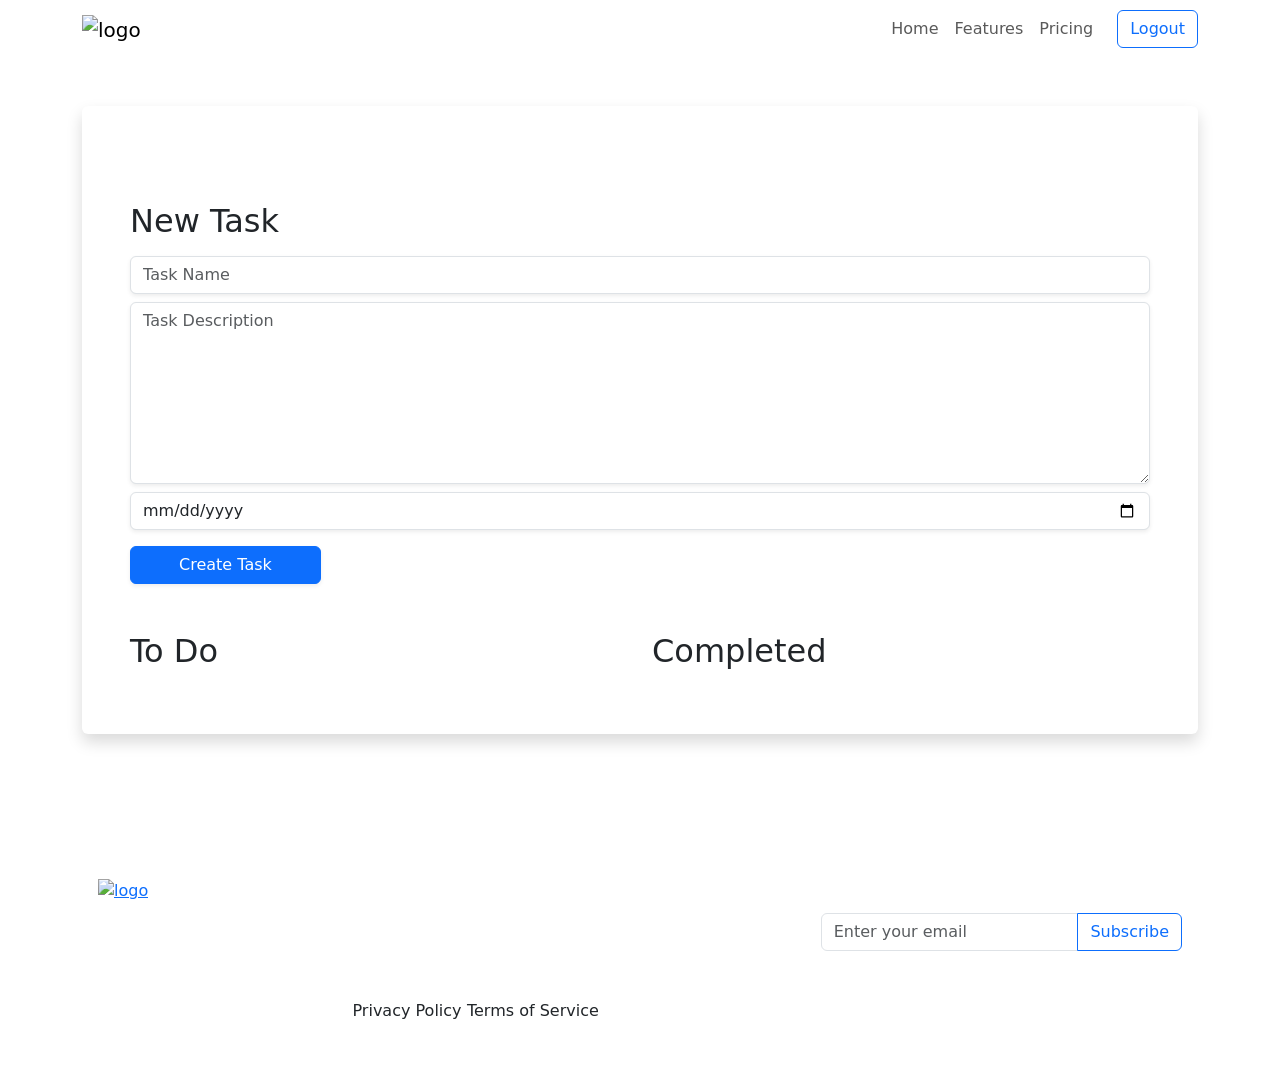
==== frontend/dashboard.html @ ae20925e "sg" ====
<!DOCTYPE html>
<html lang="en">
<head>
    <meta charset="UTF-8">
    <meta name="viewport" content="width=device-width, initial-scale=1.0">
    <title>To Do App | Dashboard</title>
    <link rel="apple-touch-icon" sizes="180x180" href="/Images/apple-touch-icon.png">
    <link rel="icon" type="image/png" sizes="32x32" href="/Images/favicon-32x32.png">
    <link rel="icon" type="image/png" sizes="16x16" href="/Images/favicon-16x16.png">
    <link rel="manifest" href="/Images/site.webmanifest">
    <link href="https://cdn.jsdelivr.net/npm/bootstrap@5.3.3/dist/css/bootstrap.min.css" rel="stylesheet" integrity="sha384-QWTKZyjpPEjISv5WaRU9OFeRpok6YctnYmDr5pNlyT2bRjXh0JMhjY6hW+ALEwIH" crossorigin="anonymous">
    <link rel="stylesheet" href="/styles.css">
</head>
<body class="bg-dkgreen">

    <!-- ↓ Navbar & Hero ↓ -->

    <header>
        <nav class="navbar navbar-expand-lg ">
            <div class="container">
                <a class="navbar-brand" href="/home">
                    <img src="/Images/logo.svg" alt="logo" height="50px" width="auto">
                </a>
                <button class="navbar-toggler" type="button" data-bs-toggle="collapse" data-bs-target="#navbarNav" aria-controls="navbarNav" aria-expanded="false" aria-label="Toggle navigation">
                    <span><img src="/Images/Hamburger.svg" alt="hamburger icon" height="40px" width="auto"></span>
                </button>
                <div class="collapse navbar-collapse " id="navbarNav">
                    <ul class="navbar-nav ms-auto">
                        <li class="nav-item">
                            <a class="nav-link" href="/home">Home</a>
                        </li>
                        <li class="nav-item">
                            <a class="nav-link" href="/features">Features</a>
                        </li>
                        <li class="nav-item">
                            <a class="nav-link" href="/pricing">Pricing</a>
                        </li>
                        <li class="nav-item d-block d-lg-none">
                            <a class="nav-link" href="/login">Logout</a>
                        </li>
                    </ul>
                    <div class="d-none d-lg-block ms-3">
                        <a href="/login"><button type="button" class="btn btn-outline-primary">Logout</button></a>
                    </div>
                </div>
            </div>
        </nav>
    </header>

  <!-- ↑ Navbar ↑ -->

  <!-- ↓ Create a task ↓ -->

    <main>
        <div class="bg-img dashboard py-5">
            <div class="d-flex justify-content-center flex-column align-items-center container">
                <div class="rounded shadow bg-white p-5 slideUp col-md-12 col-10">
                    <form id="taskForm" class="mb-5">
                        <h1 id="greeting" class="mb-5 display-2"></h1>
                        <h2 class="mb-3">New Task</h2>
                        <input id="taskName" placeholder="Task Name" class="mb-2 form-control shadow-sm" type="text">
                        <textarea placeholder="Task Description" id="taskDescription" rows="7" class="form-control mb-2 shadow-sm"></textarea>
                        <input id="dueDate" placeholder="Task Name" class="mb-3 form-control shadow-sm" type="date">
                        <button type="submit" class="btn btn-primary shadow-sm px-5">Create Task</button>
                    </form>
                    <div class="row">
                        <div class="col-12 col-lg-6 mb-4 mb-lg-0">
                            <h2 class="mb-3">To Do</h2>
                            <ul id="toDoList" class="list-group"></ul>
                        </div>
                        <div class="col-12 col-lg-6">
                            <h2 class="mb-3">Completed</h2>
                            <ul id="completedList" class="list-group"></ul>
                        </div>
                    </div>
                </div>
            </div>
        </div>
    </main>

    <!-- ↑ Create a task ↑ -->

    <!-- ↓ Footer ↓ -->

    <footer class="py-5 container">
        <div class="d-flex justify-content-between flex-column gap-5 gap-md-0 flex-md-row align-items-center px-3 mb-5">
            <a href="/home">
                <img src="/Images/logo.svg" alt="logo" height="100px" width="auto">
            </a>
            <div class="col-12 col-sm-8 col-md-7 col-lg-5 col-xl-4">
                <h3 class="text-white mb-3 text-center text-md-start">Subscribe to our Newsletter</h3>
                <div class="input-group">
                    <input  placeholder="Enter your email" type="email" class="form-control">
                    <button class="btn btn-outline-primary">Subscribe</button>
                </div>
            </div>
        </div>
        <div class="d-flex justify-content-center flex-column gap-3 gap-md-0 flex-md-row align-items-center">
            <a class="nav-link" href="#">Privacy Policy</a>
            <p class="text-white m-0 d-none d-md-block">|</p>
            <a class="nav-link" href="#">Terms of Service</a>
            <p class="text-white mb-0 me-3 d-none d-md-block">|</p>
            <p class="text-white m-0"> To Do App &COPY; 2025 All Rights Reserved</p>
        </div>
    </footer>

    <!--Edit task modal - pops up when needed-->
    <div class="modal fade" id="editTaskWindow" tabindex="-1" aria-labelledby="editTaskModalLabel" aria-hidden="true">
        <div class="modal-dialog modal-dialog-centered">
            <div class="modal-centent">
                <div class="modal-header">
                    <h1 class="modal-title fs-5" id="editTaskModalLabel">Edit Task</h1>
                    <button type="button" class="btn-close" data-bs-dismiss="modal" aria-label="Close"></button>
                </div>
                <div class="modal-body">
                    <form id="editTaskForm" class="mb-5">
                        <input id="editTaskName" placeholder="Task Name" class="mb-2 form-control shadow-sm" type="text">
                        <textarea id="editTaskDescription" placeholder="Task Description" rows="7" class="form-control mb-2 shadow-sm"></textarea>
                        <input id="editDueDate" placeholder="Task Name" class="mb-3 form-control shadow-sm" type="date">
                    </form>
                </div>
                <div class="modal-footer">
                    <button id="saveChangesButton" data-id="taskId" type="submit" class="btn btn-primary">Save Changes</button>
                </div>
            </div>
        </div>
    </div>





    <script>
        const taskForm = document.getElementById('taskForm');
        const editTaskForm = document.getElementById('editTaskForm');
        const url = 'http://localhost:3000';


        //Functions and event listeners
        //Resets form and get tasks and displays them when window loads/refreshes
        window.addEventListener('DOMContentLoaded', () => {
            formReset();
            getTasks();
        });


        //Function for reset form to blank
        function formReset() {
            document.getElementById('taskName').value = '';
            document.getElementById('taskDescription').value = '';
            document.getElementById('dueDate').value = '';
        };


        //Event listener for each task button (create,done, not done, edit, x)
        document.addEventListener('DOMContentloaded', () => {
            const toDoList = document.getElementById('toDoList');
            const completedList = document.getElementById('completedList');

            taskForm.addEventListener('submit', (event) => {             //Creates new task on for and clears form
                event.preventDefault();

                postTasks();
            });

            toDoList.addEventListener('click', (event) => {             //Task completed when 'Done' button is clicked
                if (event.target.classList.contains('done')) {
                    const taskId = event.target.getAttribute('data-id');

                    completeTask(taskId);
                }
            });
        
            completedList.addEventListener('click', (event) => {            //Moves completed task back to todolist column when 'Not done' button is clicked
                if (event.target.classList.contains('notDone')) {
                    const taskId = event.target.getAttribute('data-id');

                    taskNotCompleted(taskId);
                };
            });

            [toDoList, completedList].forEach(list => {                     //Deletes task
                list.addEventListener('click', (event) => {
                    if (event.target.classList.contains('delete')) {
                        const taskId = event.target.getAttribute('data-id');

                        deleteTask(taskId);
                    }
                });
            });

            toDoList.addEventListener('click', (event) => {
                if (event.target.classList.contains('edit')) {
                    const taskId = event.target.getAttribute('data-id');
                    const taskTitle = event.target.getAttribute('data-title');
                    const taskDescription = event.target.getAttribute('data-description');
                    const taskDueDate = new Date(event.target.getAttribute('data-due-date'));

                    const editTaskName = document.getElementById('editTaskName');
                    const editTaskDescription = document.getElementById('editTaskDescription');
                    const editDueDate = document.getElementById('editDueDate');
                    const saveChangesButton = document.getElementById('saveChangesButton');

                    editTaskName.value = taskTitle;
                    editTaskDescription.value = taskDescription;
                
                    const formattedDueDate = taskDueDate.toISOString().split('T')[0]; //This is to convert the date format back to the ISO 8601 standard so that is able to be read by <input type="date">
                
                    editDueDate.value = formattedDueDate;

                    saveChangesButton.addEventListener('click', async () => {
                        await editTask(taskId);

                        const editTaskModal = boostrap.Modal.getInstance(document.getElementById('editTaskWindow'));
                        editTaskModal.hide();
                    }, { once: true});
                }
            });
        });

        



        //API requests
        //Creates and saves new tasks to database
        async function postTasks() {
            console.log('form submitted');

            const taskName = document.getElementById('taskName').value;
            const taskDescription = document.getElementById('taskDescription').value;
            const dueDate = document.getElementById('dueDate').value;

            try {
                const options =  {
                    method: 'POST', 
                    headers: {
                        'Content-Type': 'application/json'
                    },
                    body: JSON.stringify({ title: taskName, description: taskDescription, dueDate: dueDate, completed: false })
                };
                console.log({ title: taskName, description: taskDescription, dueDate: dueDate });


                const response = await fetch(`${url}/tasks`, options);
                if (!response.ok) {
                    throw new Error(`Failed to post task: ${response.status}`)
                };
                
                const data = await response.json();
                console.log(data);

                getTasks();

            } catch (error) {
                console.error('Error: ', error);
            };
        };


        //Retrives the task from the datase to display in each appropriate list
        async function getTasks() {
            try {
                const response = await fetch(`${url}/tasks`);
                if(!response.ok) {
                    throw new Error(`Response Status: ${response.status}`)
                };

                function taskElement(task) {
                    const li = document.createElement('li');

                    li.classList.add('card', 'p-3', 'shadow-sm', 'mb-2', 'task-item');
                    li.innerHTML = task.completed ? 
                    `
                    <div class="d-flex justify-content-between align-center"> 
                        <h4>${task.title}</h4>
                        <button id="deleteButton" type="button" class="btn-close delete" data-id="${task._id}" aria-label="Close"></button>
                    </div>
                    <p>${task.description}</p>
                    <p><strong>Due: </strong>${new Date(task.dueDate).toLocaleDateString()}</p>
                    <div>
                        <button data-id="${task._id}" class="btn btn-primary shadow-sm notDone" type="button">Not Done</button>    
                    </div>
                    `
                    :
                    `
                    <div class="d-flex justify-content-between align-center"> 
                        <h4>${task.title}</h4>
                        <button id="deleteButton" type="button" class="btn-close delete" data-id="${task._id}" aria-label="Close"></button>
                    </div>
                    <p>${task.description}</p>
                    <p><strong>Due: </strong>${new Date(task.dueDate).toLocaleDateString()}</p>
                    <div>
                        <button data-id="${task.id}" data-title="${task.title}" data-description="${task.description}" data-due-date="${task.dueDate}" class="btn btn-primary shadow-sm edit" data-bs-toggle="modal" data-bs-target="#editTaskWindow" type="button">Edit</button>
                        <button data-id="${task._id}" class="btn btn-primary shadow-sm done" type="button">Done</button>    
                    </div>
                    `
                    ;
                    return li;
                };

                const toDoList = document.getElementById('toDoList');
                const completedList = document.getElementById('completedList');
                
                const data = await response.json();

                toDoList.innerHTML = '';
                completedList.innerHTML = '';

                data.forEach(task => {
                    const displayTask = taskElement(task);

                    task.completed ? completedList.appendChild(displayTask) : toDoList.appendChild(displayTask);
                });

                formReset();
            } catch (error) {
                console.error('Error: ', error)
            }          
        };


        //Mark tasks as completed
        async function completeTask(taskId) {        
            try {
                console.log(taskId);

                const response = await fetch(`${url}/tasks/complete/${taskId}`, {
                    method: 'PATCH', 
                    headers: {
                        'Content-Type': 'application/json'
                    },
                    body: JSON.stringify({completed: true})
                });

                if (!response.ok) {
                    const errorText = await response.text();

                    console.error(`Network Error : ${response.status} - ${errorText}`);
                    throw new Error(`Network Error : ${response.status} - ${errorText}`);
                }

                const data = await response.json();

                console.log('Task completed', data);

                getTasks();
                 
            } catch (error) {
                console.error('Error: ', error);
            }
        };
        
        
        //Mark tasks as not complete
        async function taskNotCompleted(taskId) {
          try { 
            console.log(taskId);

            const response = await fetch(`${url}/tasks/notComplete/${taskId}`, {
                method: 'PATCH',
                headers: {
                    'Content-Type':'application/json'
                },
                body: JSON.stringify({completed: false})
            });

            if (!response.ok) {
                throw new Error('Netwrok Error');
            }

            const data = await response.json();

            console.log('Task not complete', data);

            getTasks();
            
          } catch (error) {
            console.error('Error: ', error);
          }  
        };


        //Delete task
        async function deleteTask(taskId) {
          try {
            const response = await fetch(`${url}/tasks/${taskId}`, {
                method: 'DELETE',
                headers: {
                    'Content-Type': 'application/json'
                }
            });

            if (!response.ok) {
                throw new Error('Network Error');
            }

            const data = await response.json();

            console.log({ message: 'Deleted Task', Task: data });

            getTasks();
            
          } catch (error) {
            console.error('Error:', error);
          }  
        };


        //Enables editing of the task
        async function editTask(taskId) {
            const updatedTitle = editTaskName.value;
            const updatedDescription = editTaskDescription.value;
            const updatedDueDate = editDueDate.value;

            const updateDetails = {             //Wrapping the new data in an object ready to send
                title: updatedTitle,
                description: updatedDescription,
                dueDate: updatedDueDate,
                completed: false
            };

            try {
                const response = await fetch(`${url}/tasks/${taskId}`, {        //Sending data
                    method: 'PATCH', 
                    headers: {
                        'Content-Type': 'application/json'
                    },
                    body: JSON.stringify(updateDetails)
               });

               if (!response.ok) {
                throw new Error('Network Error')
               }

               const data = await response.json();          //Recieving confirmation of sent data

               console.log('Edited Task', data);

               getTasks();


            } catch (error) {
                console.error('Error:', error);
            }
        };

    </script>

    <script src="https://cdn.jsdelivr.net/npm/bootstrap@5.3.3/dist/js/bootstrap.bundle.min.js" integrity="sha384-YvpcrYf0tY3lHB60NNkmXc5s9fDVZLESaAA55NDzOxhy9GkcIdslK1eN7N6jIeHz" crossorigin="anonymous"></script> 
</body>
</html>
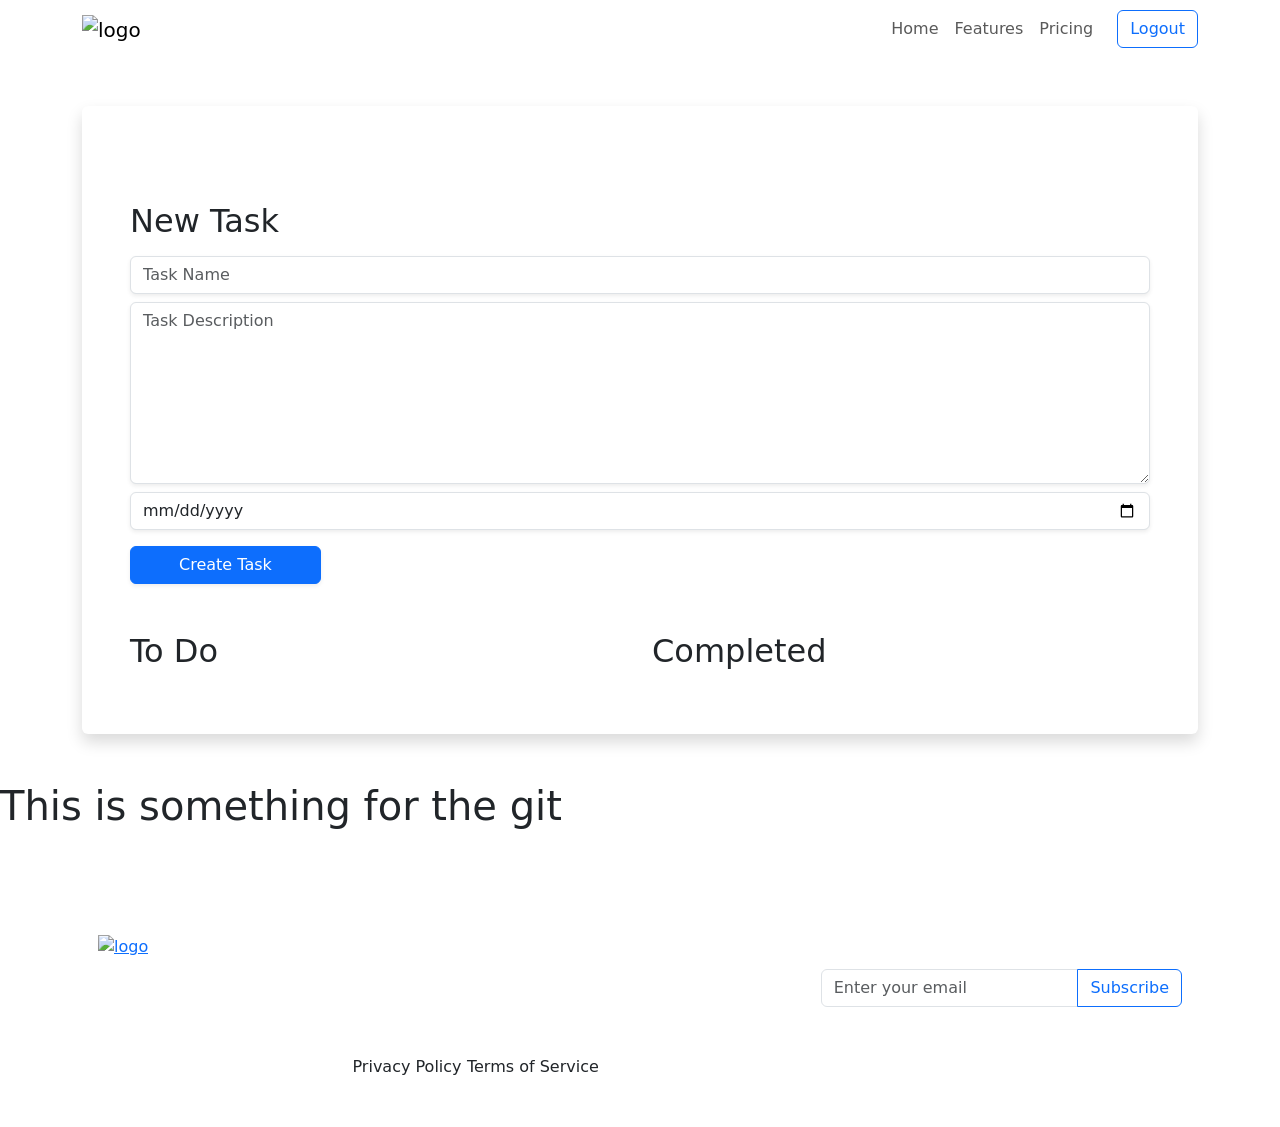
==== commit 25d5f63d: "Added H1 at bottom of dashboard.html" ====
--- a/frontend/dashboard.html
+++ b/frontend/dashboard.html
@@ -79,7 +79,7 @@
     </main>
 
     <!-- ↑ Create a task ↑ -->
-
+    <h1>This is something for the git</h1>
     <!-- ↓ Footer ↓ -->
 
     <footer class="py-5 container">
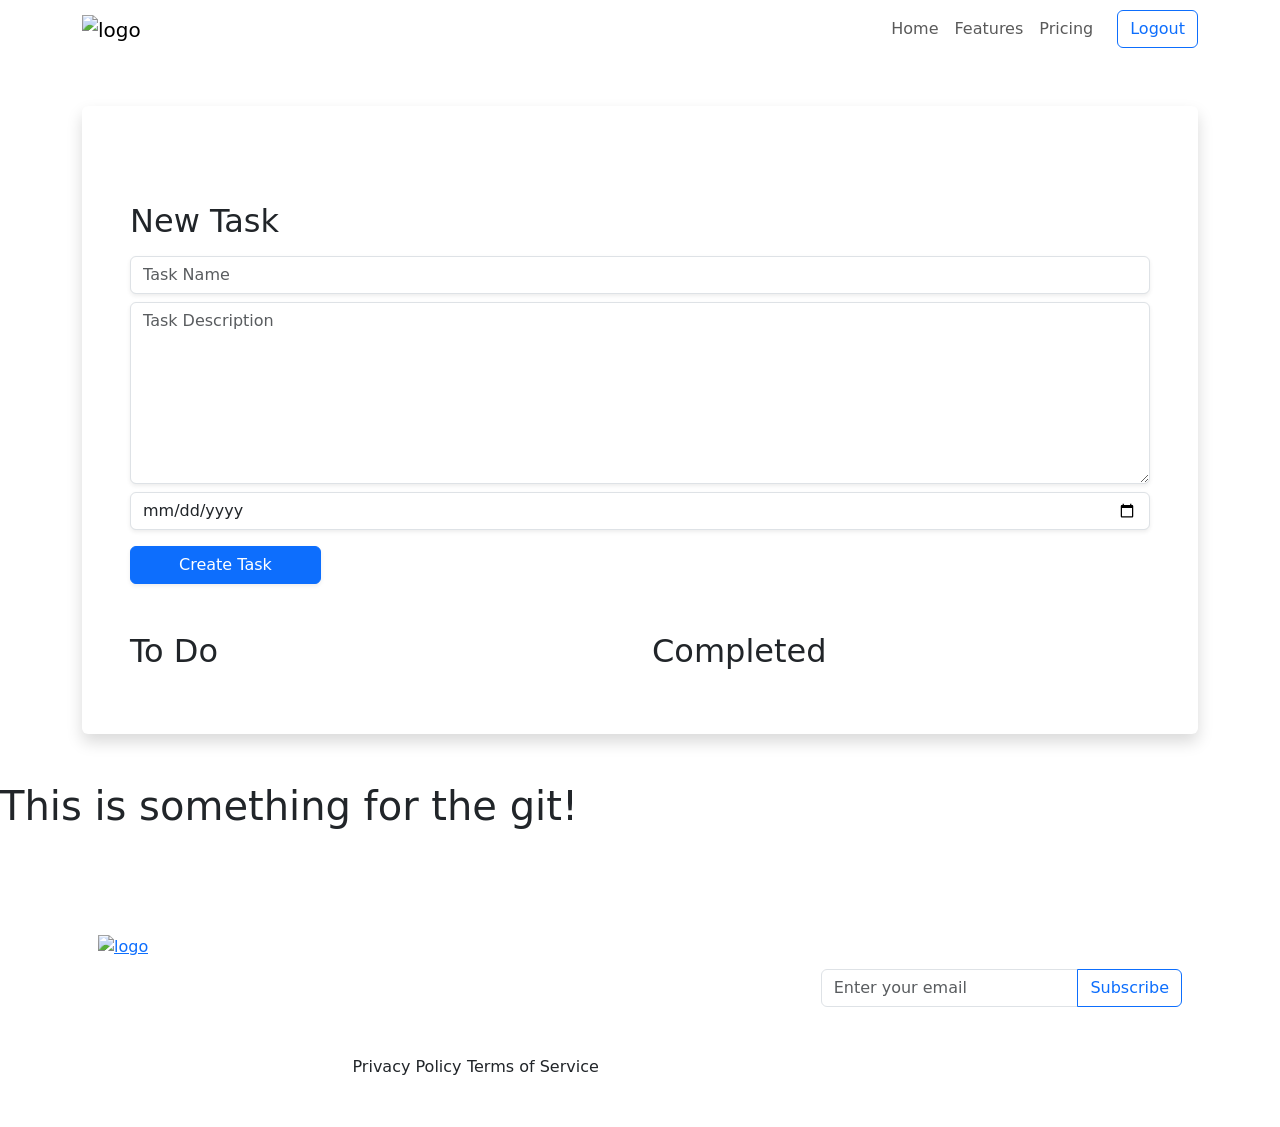
==== commit c1361ac1: "Updated dashboard.html" ====
--- a/frontend/dashboard.html
+++ b/frontend/dashboard.html
@@ -79,7 +79,7 @@
     </main>
 
     <!-- ↑ Create a task ↑ -->
-    <h1>This is something for the git</h1>
+    <h1>This is something for the git!</h1>
     <!-- ↓ Footer ↓ -->
 
     <footer class="py-5 container">
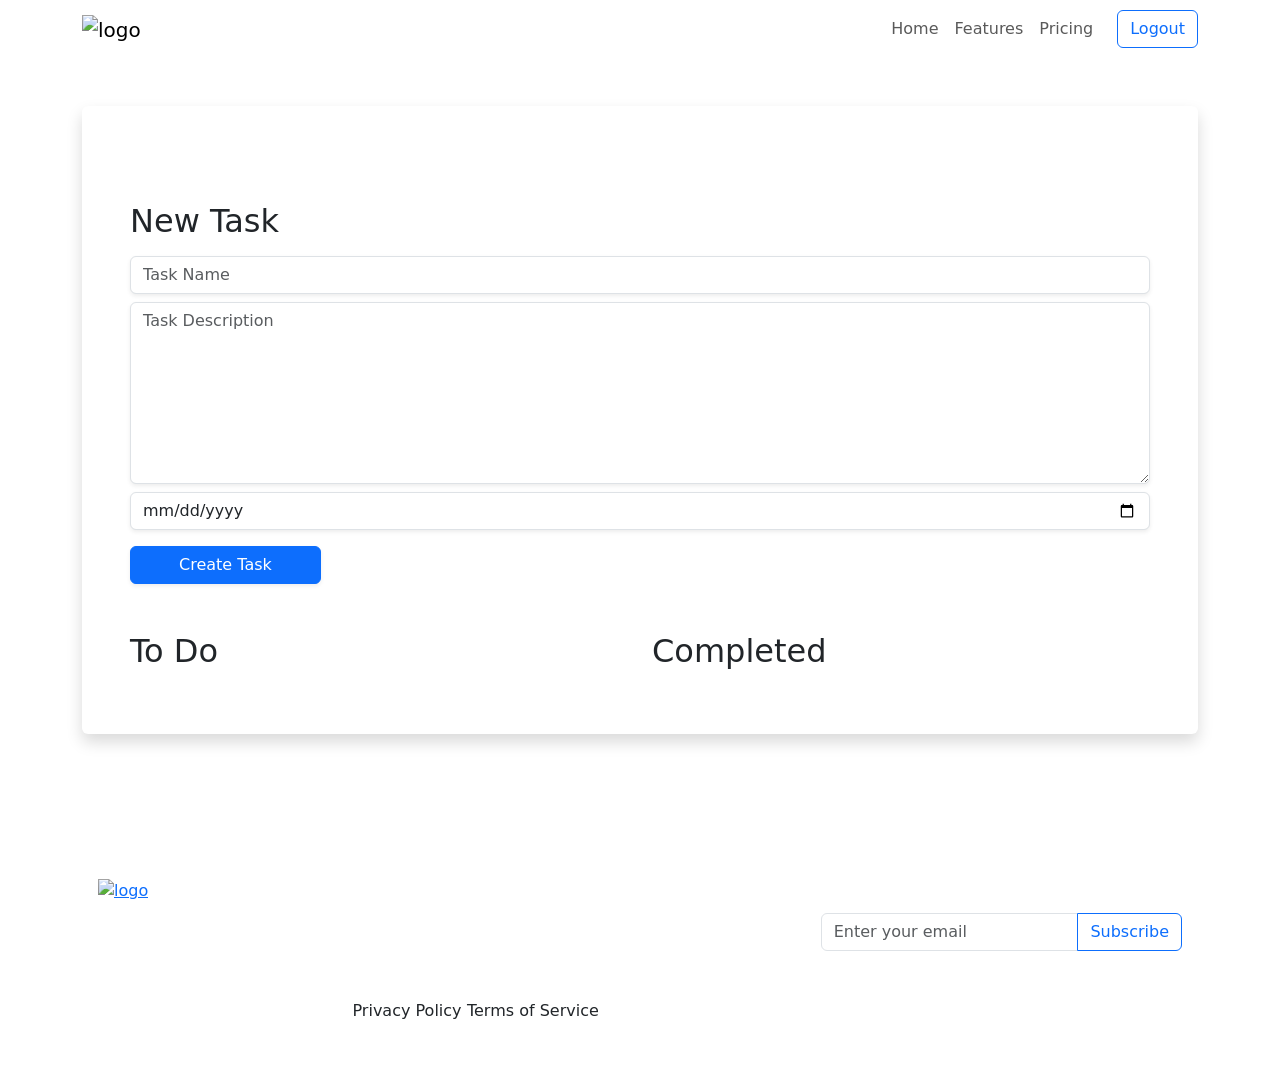
==== commit 0186c8c2: "Done/Not done fixed index.js/dashboard.html" ====
--- a/frontend/dashboard.html
+++ b/frontend/dashboard.html
@@ -79,7 +79,7 @@
     </main>
 
     <!-- ↑ Create a task ↑ -->
-    <h1>This is something for the git!</h1>
+    
     <!-- ↓ Footer ↓ -->
 
     <footer class="py-5 container">
@@ -139,6 +139,7 @@
         //Functions and event listeners
         //Resets form and get tasks and displays them when window loads/refreshes
         window.addEventListener('DOMContentLoaded', () => {
+            console.log("hello")
             formReset();
             getTasks();
         });
@@ -153,13 +154,13 @@
 
 
         //Event listener for each task button (create,done, not done, edit, x)
-        document.addEventListener('DOMContentloaded', () => {
+        document.addEventListener('DOMContentLoaded', () => {
             const toDoList = document.getElementById('toDoList');
             const completedList = document.getElementById('completedList');
 
-            taskForm.addEventListener('submit', (event) => {             //Creates new task on for and clears form
+            taskForm.addEventListener('submit', (event) => {     
+                console.log("for submitted");        //Creates new task on for and clears form
                 event.preventDefault();
-
                 postTasks();
             });
 
@@ -325,7 +326,7 @@
             try {
                 console.log(taskId);
 
-                const response = await fetch(`${url}/tasks/complete/${taskId}`, {
+                const response = await fetch(`${url}/tasks/completed/${taskId}`, {
                     method: 'PATCH', 
                     headers: {
                         'Content-Type': 'application/json'
@@ -354,9 +355,9 @@
         
         //Mark tasks as not complete
         async function taskNotCompleted(taskId) {
+            console.log(taskId);
           try { 
-            console.log(taskId);
-
+          
             const response = await fetch(`${url}/tasks/notComplete/${taskId}`, {
                 method: 'PATCH',
                 headers: {
